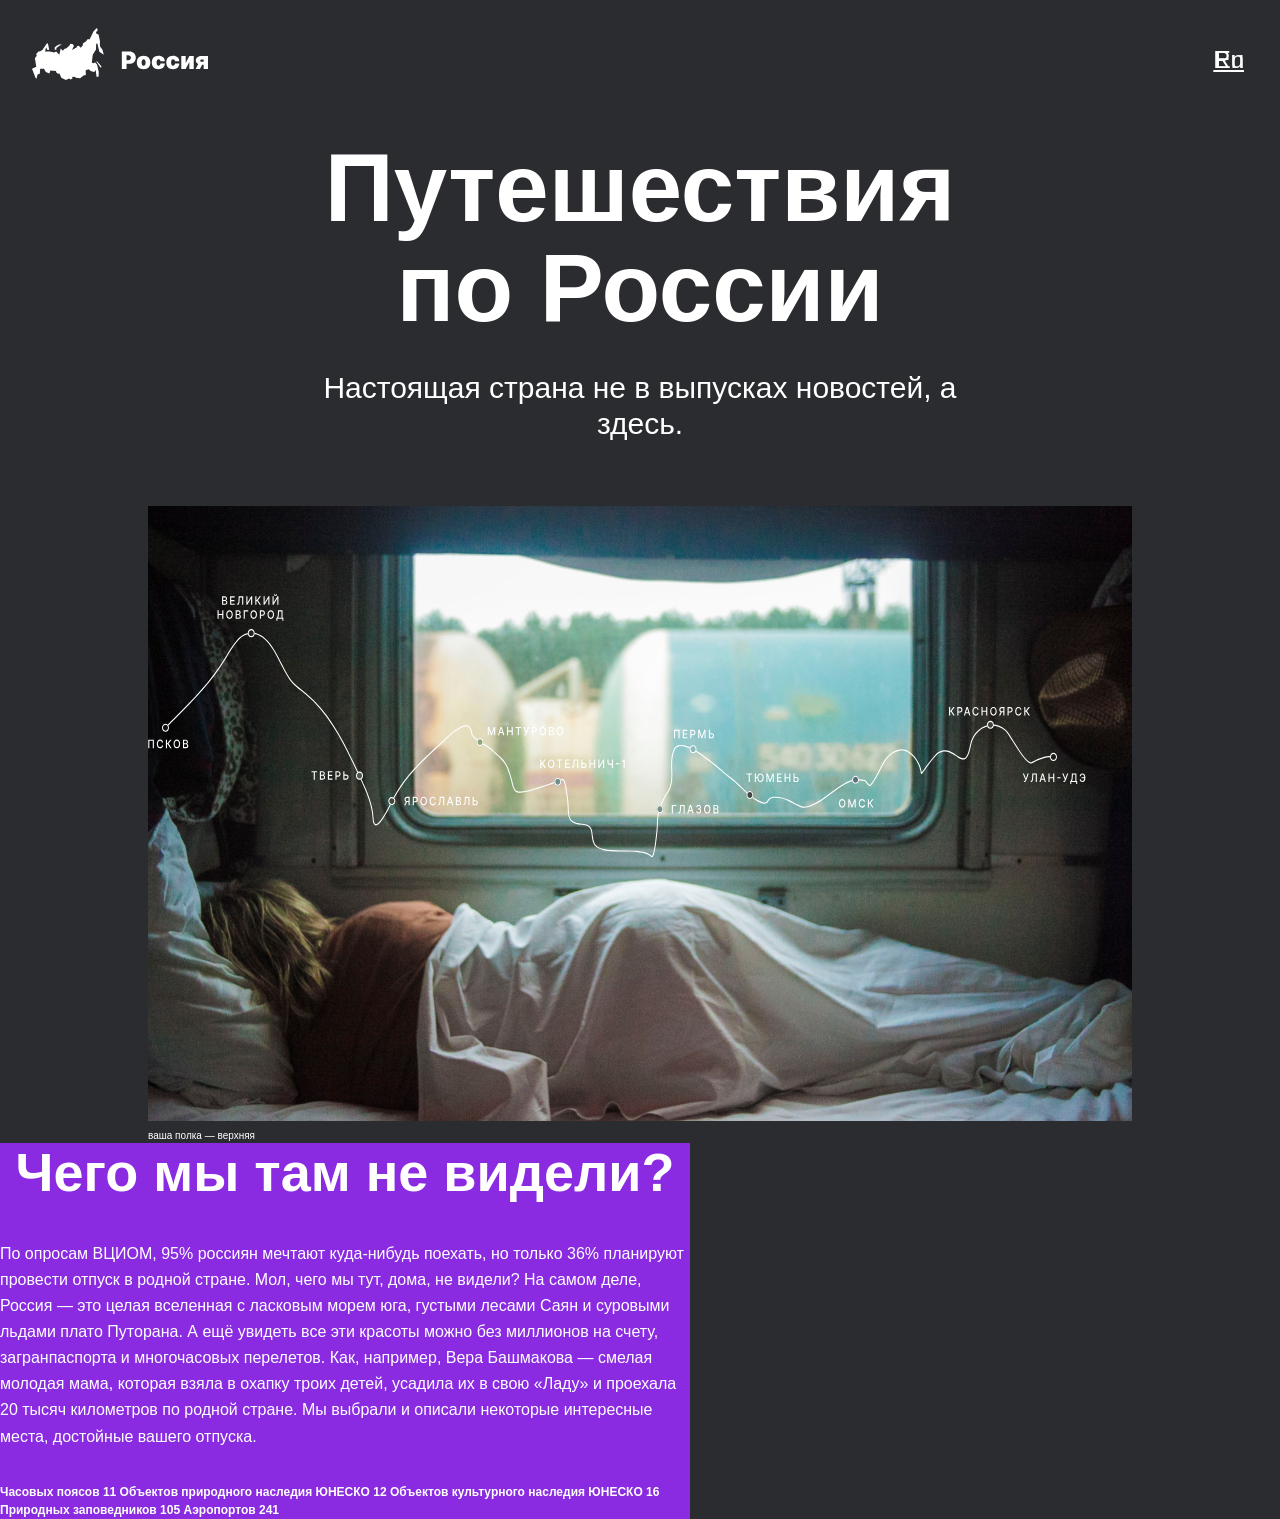
==== 1024/index.html @ 515f97bb "разрешение 1280" ====
<!DOCTYPE html>
<html lang="ru">
<head>
    <meta charset="UTF-8">
    <meta name="viewport" content="width=device-width, initial-scale=1.0">
    <link rel="stylesheet" href="/1024/pages/index.css">
    <title>Проект: Путешествие по России</title>
</head>
<body class="page">
    <header class="header">
<div class="header__logo"></div>
<a href="#" class="header__lang-link_active">Ru</a>
<a href="#" class="header__lang-link">En</a>
    </header>
    <main>
      <section class="lead">
        <h1 class="lead__title">Путешествия по России</h1>
        <h2 class="lead__subtitle">Настоящая страна не в выпусках новостей, а здесь.</h2>
        <div class="image"></div>
        <p class="caption">ваша полка — верхняя</p>
      </section>
      <section class="intro">
        <h2 class="intro__title">Чего мы там не видели?</h2>
        <p class="intro__text">По опросам ВЦИОМ, 95% россиян мечтают куда-нибудь поехать, но только 36% планируют провести отпуск в родной стране. Мол, чего мы тут, дома, не видели? На самом деле, Россия — это целая вселенная с ласковым морем юга, густыми лесами Саян и суровыми льдами плато Путорана. А ещё увидеть все эти красоты можно без миллионов на счету, загранпаспорта и многочасовых перелетов. Как, например, Вера Башмакова — смелая молодая мама, которая взяла в охапку троих детей, усадила их в свою «Ладу» и проехала 20 тысяч километров по родной стране. Мы выбрали и описали некоторые интересные места, достойные вашего отпуска.</p>
        <p class="intro__list">Часовых поясов 11
          Объектов природного наследия ЮНЕСКО 12
          Объектов культурного наследия ЮНЕСКО 16
          Природных заповедников 105
          Аэропортов 241</p>
      </section>
    </main>
</body>
</html>
---- 1024/pages/index.css ----
@import url(../vendor/normalize.css);
@import url(../blocks/page/page.css);
@import url(../blocks/header/header.css);
@import url(../blocks/header/__logo/header__logo.css);
@import url(../blocks/header/__lang-link/_active/header__lang-link_active.css);
@import url(../blocks/header/__lang-link/header__lang-link.css);
@import url(../blocks/lead/lead.css);
@import url(../blocks/lead/__title/lead__title.css);
@import url(../blocks/lead/__subtitle/lead__subtitle.css);
@import url(../blocks/image/image.css);
@import url(../blocks/caption/caption.css);
@import url(../blocks/intro/intro.css);
@import url(../blocks/intro/__title/intro__title.css);
@import url(../blocks/intro/__text/intro__text.css);
@import url(../blocks/intro/__list/intro__list.css);
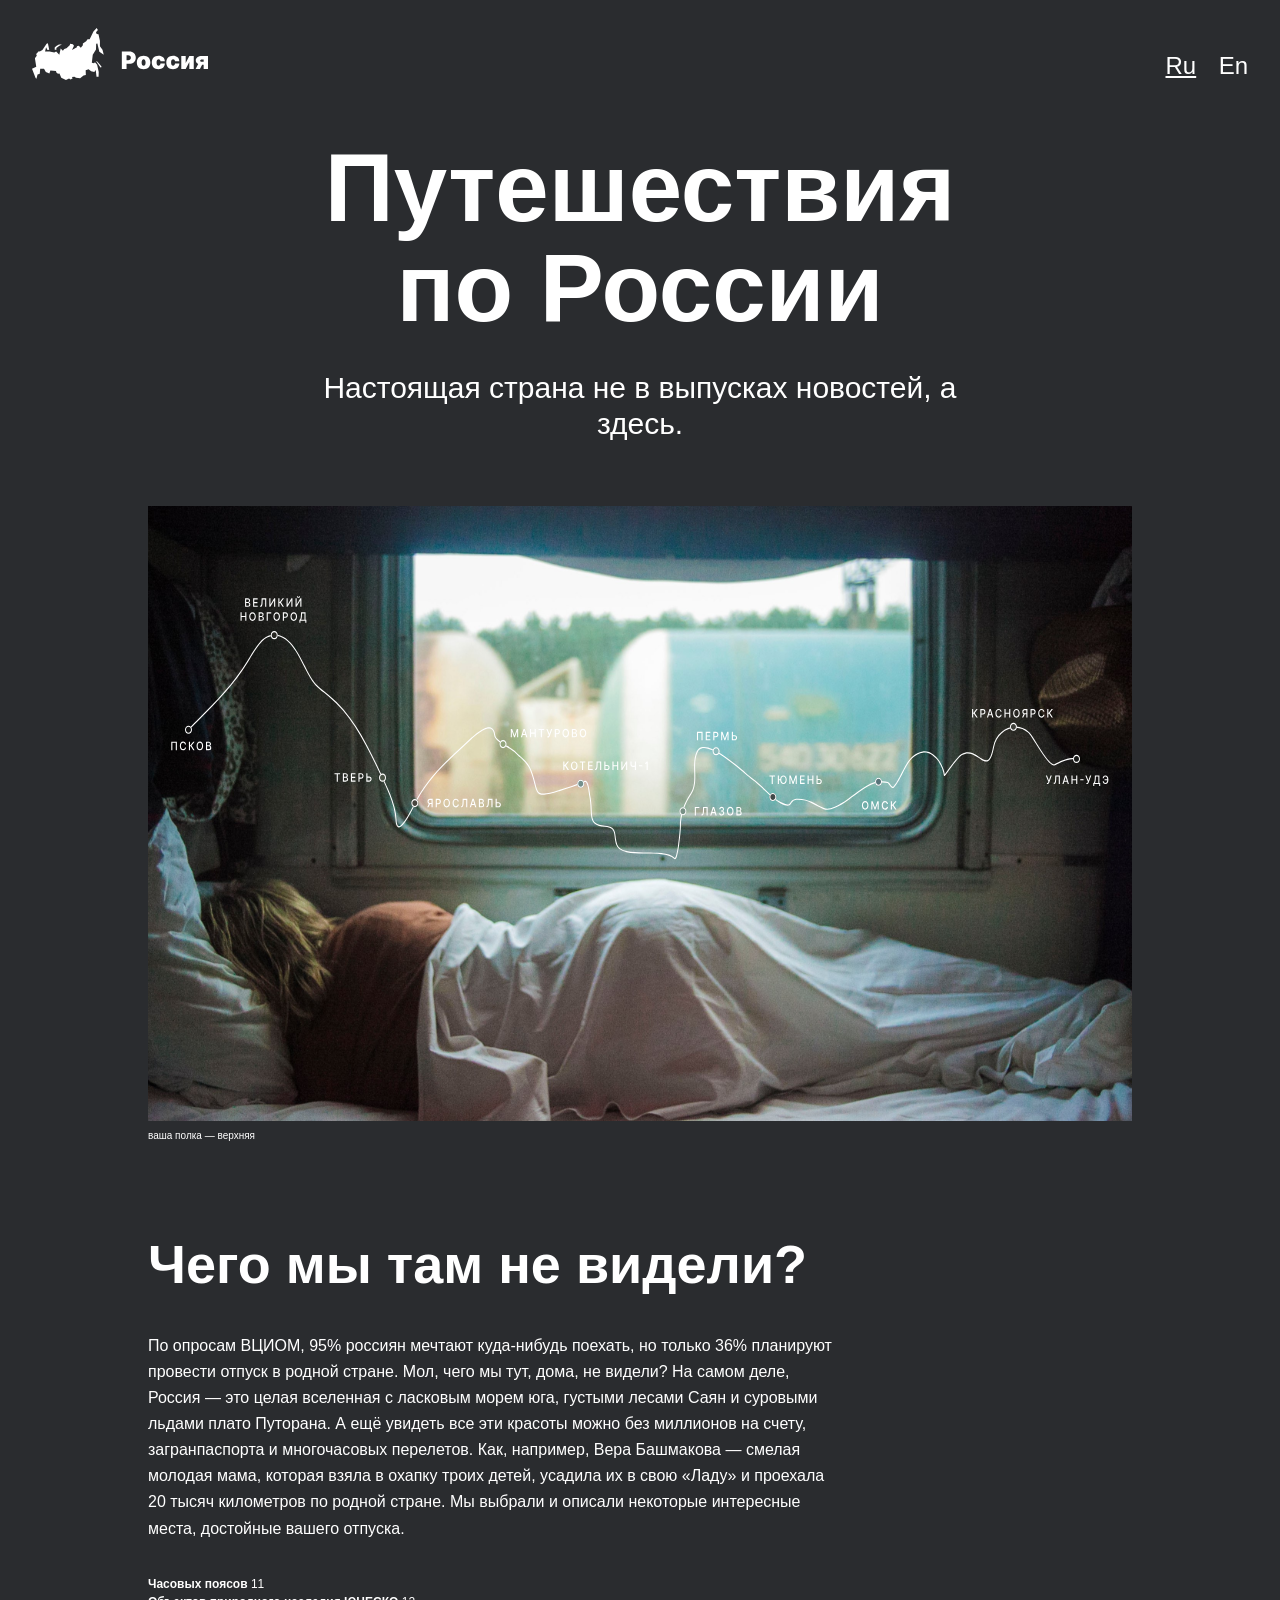
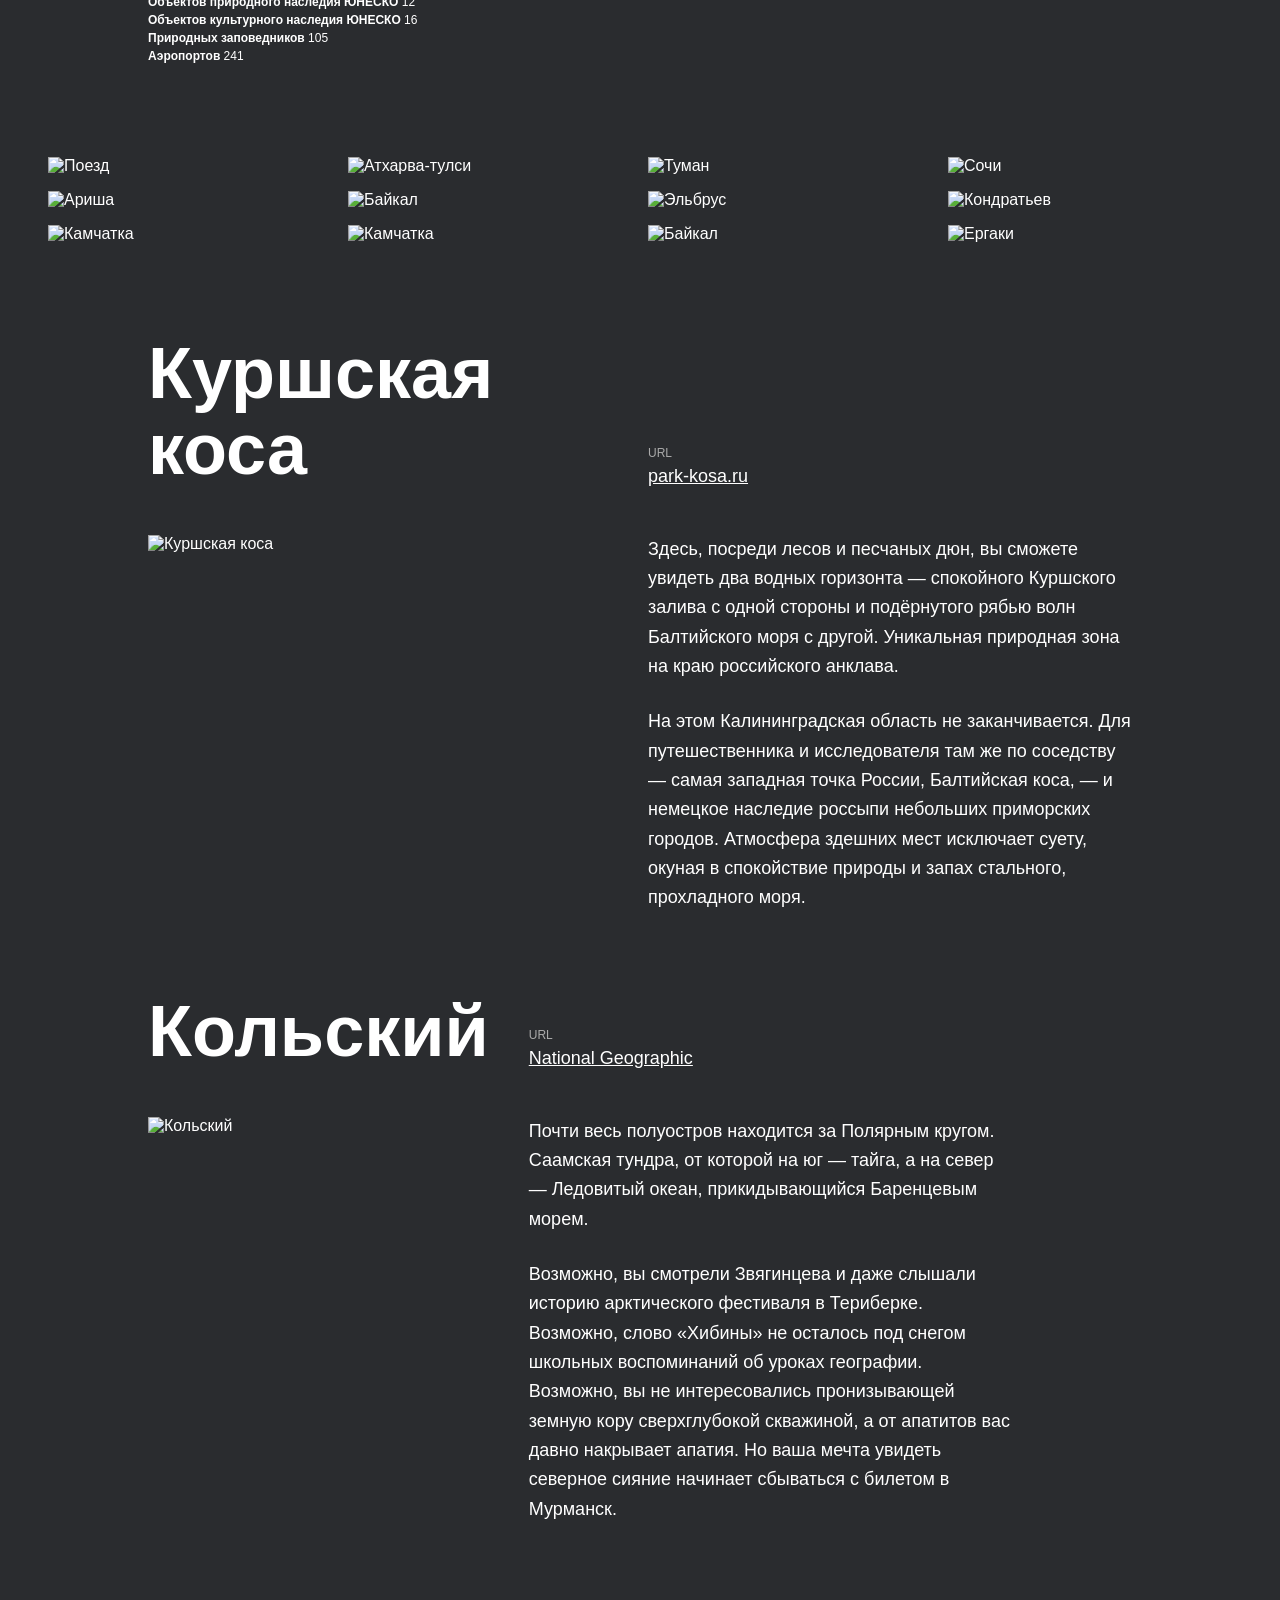
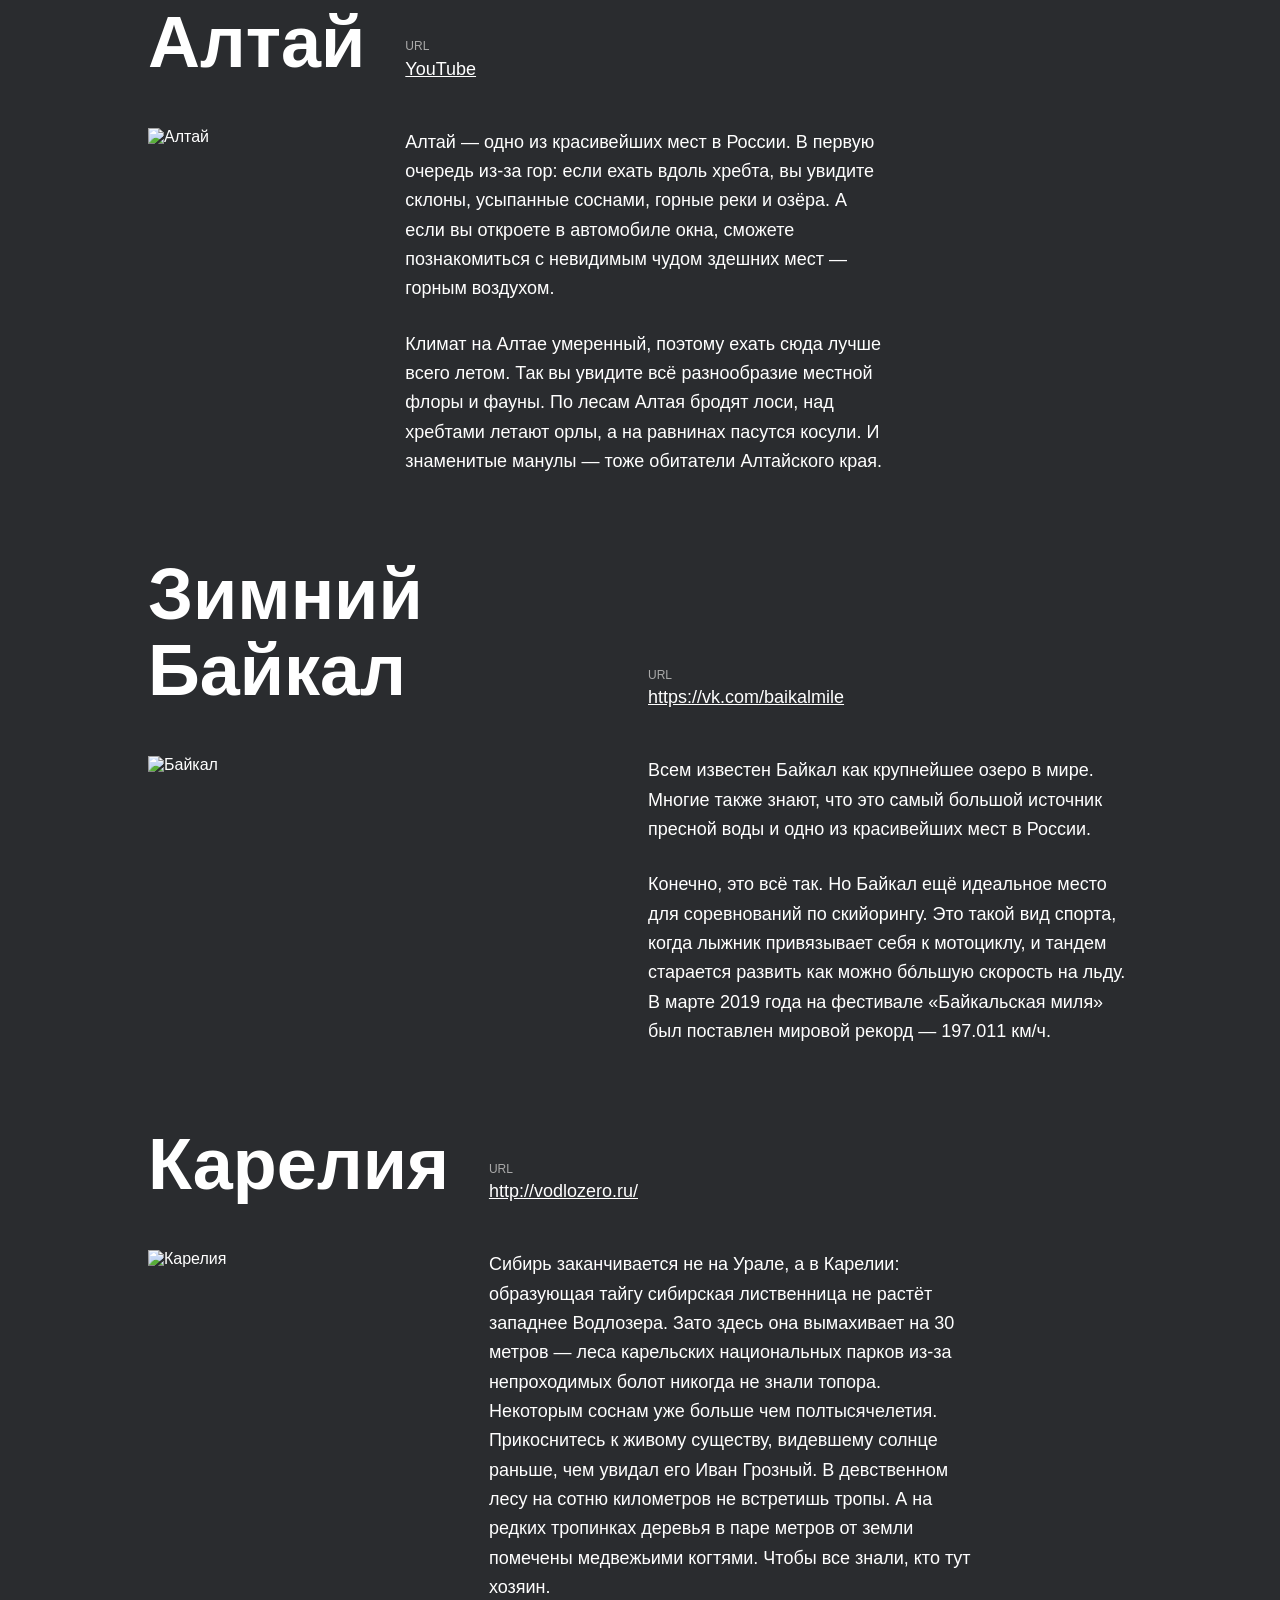
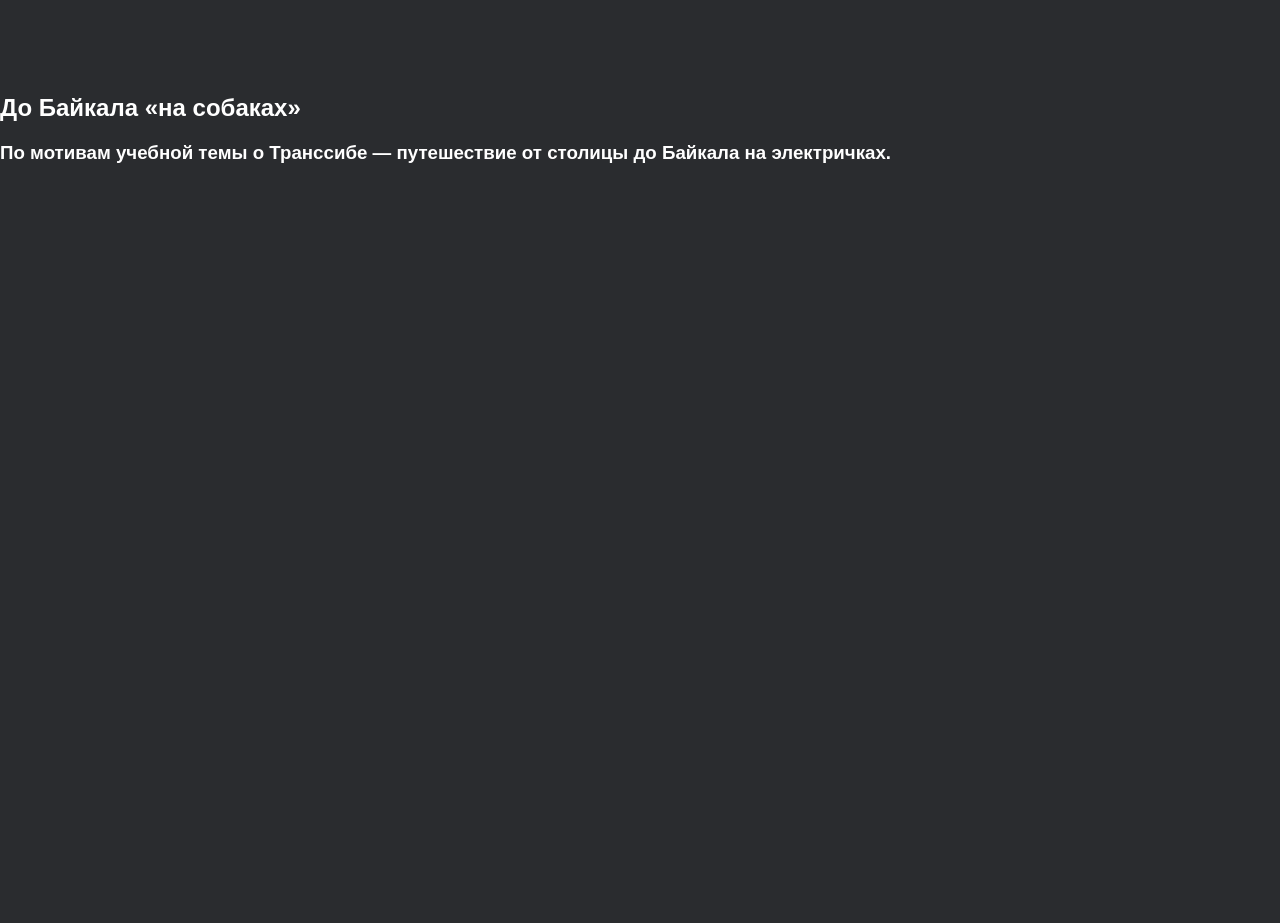
==== commit 78df1b35: "two commit" ====
--- a/1024/index.html
+++ b/1024/index.html
@@ -9,25 +9,122 @@
 <body class="page">
     <header class="header">
 <div class="header__logo"></div>
+<div class="header__row">
 <a href="#" class="header__lang-link_active">Ru</a>
 <a href="#" class="header__lang-link">En</a>
+</div>
     </header>
     <main>
       <section class="lead">
         <h1 class="lead__title">Путешествия по России</h1>
         <h2 class="lead__subtitle">Настоящая страна не в выпусках новостей, а здесь.</h2>
-        <div class="image"></div>
-        <p class="caption">ваша полка — верхняя</p>
+        <img class="lead__image" src="../images/__image.svg" alt="Поезд">
+        <p class="lead__caption">ваша полка — верхняя</p>
       </section>
       <section class="intro">
         <h2 class="intro__title">Чего мы там не видели?</h2>
-        <p class="intro__text">По опросам ВЦИОМ, 95% россиян мечтают куда-нибудь поехать, но только 36% планируют провести отпуск в родной стране. Мол, чего мы тут, дома, не видели? На самом деле, Россия — это целая вселенная с ласковым морем юга, густыми лесами Саян и суровыми льдами плато Путорана. А ещё увидеть все эти красоты можно без миллионов на счету, загранпаспорта и многочасовых перелетов. Как, например, Вера Башмакова — смелая молодая мама, которая взяла в охапку троих детей, усадила их в свою «Ладу» и проехала 20 тысяч километров по родной стране. Мы выбрали и описали некоторые интересные места, достойные вашего отпуска.</p>
-        <p class="intro__list">Часовых поясов 11
-          Объектов природного наследия ЮНЕСКО 12
-          Объектов культурного наследия ЮНЕСКО 16
-          Природных заповедников 105
-          Аэропортов 241</p>
+        <p class="intro__text">По опросам ВЦИОМ, 95% россиян мечтают куда-нибудь поехать, но только 36% планируют провести
+          отпуск в родной стране. Мол, чего мы тут, дома, не видели? На самом деле, Россия — это целая вселенная с ласковым
+          морем юга, густыми лесами Саян и суровыми льдами плато Путорана. А ещё увидеть все эти красоты можно без миллионов
+          на счету, загранпаспорта и многочасовых перелетов. Как, например, Вера Башмакова — смелая молодая мама, которая
+          взяла в охапку троих детей, усадила их в свою «Ладу» и проехала 20 тысяч километров по родной стране. Мы выбрали и
+          описали некоторые интересные места, достойные вашего отпуска.</p>
+        <ul class="intro__list">
+          <li>Часовых поясов<span class="intro__span-list"> 11</span></li>
+          <li>Объектов природного наследия ЮНЕСКО<span class="intro__span-list"> 12</span></li>
+          <li>Объектов культурного наследия ЮНЕСКО<span class="intro__span-list"> 16</span></li>
+          <li>Природных заповедников<span class="intro__span-list"> 105</span></li>
+          <li>Аэропортов<span class="intro__span-list"> 241</span></li>
+        </ul>
       </section>
+      <section class="photo-grid">
+        <img class="photo-grid__item" alt="Поезд" src="/images/photo-grid-train.jpg">
+        <img class="photo-grid__item" alt="Атхарва-тулси" src="/images/photo-grid-atharva-tulsi.jpg">
+        <img class="photo-grid__item" alt="Туман" src="/images/photo-grid-tuman.jpg">
+        <img class="photo-grid__item" alt="Сочи" src="/images/photo-grid-sochi.jpg">
+        <img class="photo-grid__item" alt="Ариша" src="/images/photo-grid-arisa.jpg">
+        <img class="photo-grid__item" alt="Байкал" src="/images/photo-grid-baikal.jpg">
+        <img class="photo-grid__item" alt="Эльбрус" src="/images/photo-grid-elbrus.jpg">
+        <img class="photo-grid__item" alt="Кондратьев" src="/images/photo-grid-kondratiev.jpg">
+        <img class="photo-grid__item" alt="Камчатка" src="/images/photo-grid-kamchatka-1.jpg">
+        <img class="photo-grid__item" alt="Камчатка" src="/images/photo-grid-kamchatka-2.jpg">
+        <img class="photo-grid__item" alt="Байкал" src="/images/photo-grid-baikal-2.jpg">
+        <img class="photo-grid__item" alt="Ергаки" src="/images/photo-grid-ergaki.jpg">
+    </section>
+    <section class="places">
+      <div class="place">
+        <h2 class="place__title">Куршская коса</h2>
+        <img class="place__image" src="/images/place-kosa.jpg" alt="Куршская коса">
+        <div class="place__website">
+        <h3 class="place__url-heading">URL</h3>
+        <a href="http://park-kosa.ru" class="place__link" target="_blank">park-kosa.ru</a>
+      </div>
+      <div class="place__description">
+        <p class="place__paragraph">Здесь, посреди лесов и песчаных дюн, вы сможете увидеть два водных горизонта — спокойного Куршского залива с одной стороны и подёрнутого рябью волн Балтийского моря с другой. Уникальная природная зона на краю российского анклава.</p>
+        <p class="place__paragraph">На этом Калининградская область не заканчивается. Для путешественника и исследователя там же по соседству — самая западная точка России, Балтийская коса, — и немецкое наследие россыпи небольших приморских городов. Атмосфера здешних мест исключает суету, окуная в спокойствие природы и запах стального, прохладного моря.</p>
+      </div>
+      </div>
+      <div class="place">
+        <h2 class="place__title">Кольский</h2>
+        <img src="/images/place-kolsky.jpg" alt="Кольский" class="place__image">
+        <div class="place__website">
+          <h3 class="place__url-heading">URL</h3>
+          <a href="https://www.nationalgeographic.com/" class="place__link" target="_blank">National Geographic</a>
+        </div>
+        <div class="place__description">
+        <p class="place__paragraph">Почти весь полуостров находится за Полярным кругом. Саамская тундра, от которой на юг —
+          тайга, а на север — Ледовитый океан, прикидывающийся Баренцевым морем.</p>
+        <p class="place__paragraph">Возможно, вы смотрели Звягинцева и даже слышали историю арктического фестиваля в Териберке. Возможно, слово «Хибины» не осталось под снегом школьных воспоминаний об уроках географии. Возможно, вы не интересовались пронизывающей земную кору сверхглубокой скважиной, а от апатитов вас давно накрывает апатия. Но ваша мечта увидеть северное сияние начинает сбываться с билетом
+          в Мурманск.</p>
+          </div>
+        </div>
+      <div class="place">
+        <h2 class="place__title">Алтай</h2>
+        <img src="/images/place-altai.jpg" alt="Алтай" class="place__image">
+        <div class="place__website">
+          <h3 class="place__url-heading">URL</h3>
+          <a href="https://www.youtube.com/" class="place__link" target="_blank">YouTube</a>
+        </div>
+        <div class="place__description">
+        <p class="place__paragraph">Алтай — одно из красивейших мест в России.
+          В первую очередь из-за гор: если ехать вдоль хребта, вы увидите склоны, усыпанные соснами, горные реки и озёра. А если вы откроете в автомобиле окна, сможете познакомиться с невидимым чудом здешних мест — горным воздухом.</p>
+        <p class="place__paragraph">Климат на Алтае умеренный, поэтому ехать сюда лучше всего летом. Так вы увидите всё разнообразие местной флоры и фауны. По лесам Алтая бродят лоси, над хребтами летают орлы, а на равнинах пасутся косули. И знаменитые манулы — тоже обитатели Алтайского края.</p>
+        </div>
+      </div>
+      <div class="place">
+        <h2 class="place__title">Зимний Байкал</h2>
+        <img src="/images/place-winter-baikal.jpg" alt="Байкал" class="place__image">
+        <div class="place__website">
+          <h3 class="place__url-heading">URL</h3>
+          <a href="https://vk.com/baikalmile" class="place__link" target="_blank">https://vk.com/baikalmile</a>
+        </div>
+        <div class="place__description">
+        <p class="place__paragraph">Всем известен Байкал как крупнейшее озеро
+          в мире. Многие также знают, что это самый большой источник пресной воды и одно из красивейших мест в России.</p>
+        <p class="place__paragraph">Конечно, это всё так. Но Байкал ещё идеальное место для соревнований по скийорингу. Это такой вид спорта, когда лыжник привязывает себя
+          к мотоциклу, и тандем старается развить как можно бóльшую скорость на льду. В марте 2019 года на фестивале «Байкальская миля» был поставлен мировой рекорд — 197.011 км/ч.</p>
+        </div>
+        </div>
+      <div class="place">
+        <h2 class="place__title">Карелия</h2>
+        <img src="/images/place-karelia.jpg" alt="Карелия" class="place__image">
+        <div class="place__website">
+          <h3 class="place__url-heading">URL</h3>
+          <a href="http://vodlozero.ru/" class="place__link" target="_blank">http://vodlozero.ru/</a>
+        </div>
+        <div class="place__description">
+        <p class="place__paragraph">Сибирь заканчивается не на Урале, а в Карелии: образующая тайгу сибирская лиственница не растёт западнее Водлозера. Зато здесь она вымахивает на 30 метров — леса карельских национальных парков из-за непроходимых болот никогда не знали топора. Некоторым соснам уже больше чем полтысячелетия. Прикоснитесь к живому существу, видевшему солнце раньше, чем увидал его Иван Грозный.
+          В девственном лесу на сотню километров не встретишь тропы. А на редких тропинках деревья
+          в паре метров от земли помечены медвежьими когтями. Чтобы все знали, кто тут хозяин.</p>
+          </div>
+        </div>
+    </section>
+    <section class="cover">
+      <h2 class="cover__title">До Байкала «на собаках»</h2>
+      <h3 class="cover__subtitle">По мотивам учебной темы о Транссибе — путешествие от столицы до Байкала на электричках.</h3>
+      <div class="cover__overlay"></div>
+
+    </section>
     </main>
 </body>
 </html>
--- a/1024/pages/index.css
+++ b/1024/pages/index.css
@@ -2,14 +2,31 @@
 @import url(../blocks/page/page.css);
 @import url(../blocks/header/header.css);
 @import url(../blocks/header/__logo/header__logo.css);
+@import url(../blocks/header/__lang/header__row.css);
 @import url(../blocks/header/__lang-link/_active/header__lang-link_active.css);
 @import url(../blocks/header/__lang-link/header__lang-link.css);
 @import url(../blocks/lead/lead.css);
 @import url(../blocks/lead/__title/lead__title.css);
 @import url(../blocks/lead/__subtitle/lead__subtitle.css);
-@import url(../blocks/image/image.css);
-@import url(../blocks/caption/caption.css);
+@import url(../blocks/lead/__image/lead__image.css);
+@import url(../blocks/lead/__caption/lead__caption.css);
 @import url(../blocks/intro/intro.css);
 @import url(../blocks/intro/__title/intro__title.css);
 @import url(../blocks/intro/__text/intro__text.css);
 @import url(../blocks/intro/__list/intro__list.css);
+@import url(../blocks/intro/span-list/intro__span-list.css);
+@import url(../blocks/photo-grid/photo-grid.css);
+@import url(../blocks/photo-grid/__item/photo-grid__item.css);
+@import url(../blocks/places/places.css);
+@import url(../blocks/place/place.css);
+@import url(../blocks/place/__title/place__title.css);
+@import url(../blocks/place/__image/place__image.css);
+@import url(../blocks/place/__website/place__website.css);
+@import url(../blocks/place/__url-heading/place__url-heading.css);
+@import url(../blocks/place/__link/place__link.css);
+@import url(../blocks/place/__description/place__description.css);
+@import url(../blocks/place/__paragraph/place__paragraph.css);
+@import url(../blocks/cover/cover.css);
+@import url(../blocks/cover/__title/cover__title.css);
+@import url(../blocks/cover/__subtitle/cover__subtitle.css);
+@import url(../blocks/cover/__overlay/cover__overlay.css);
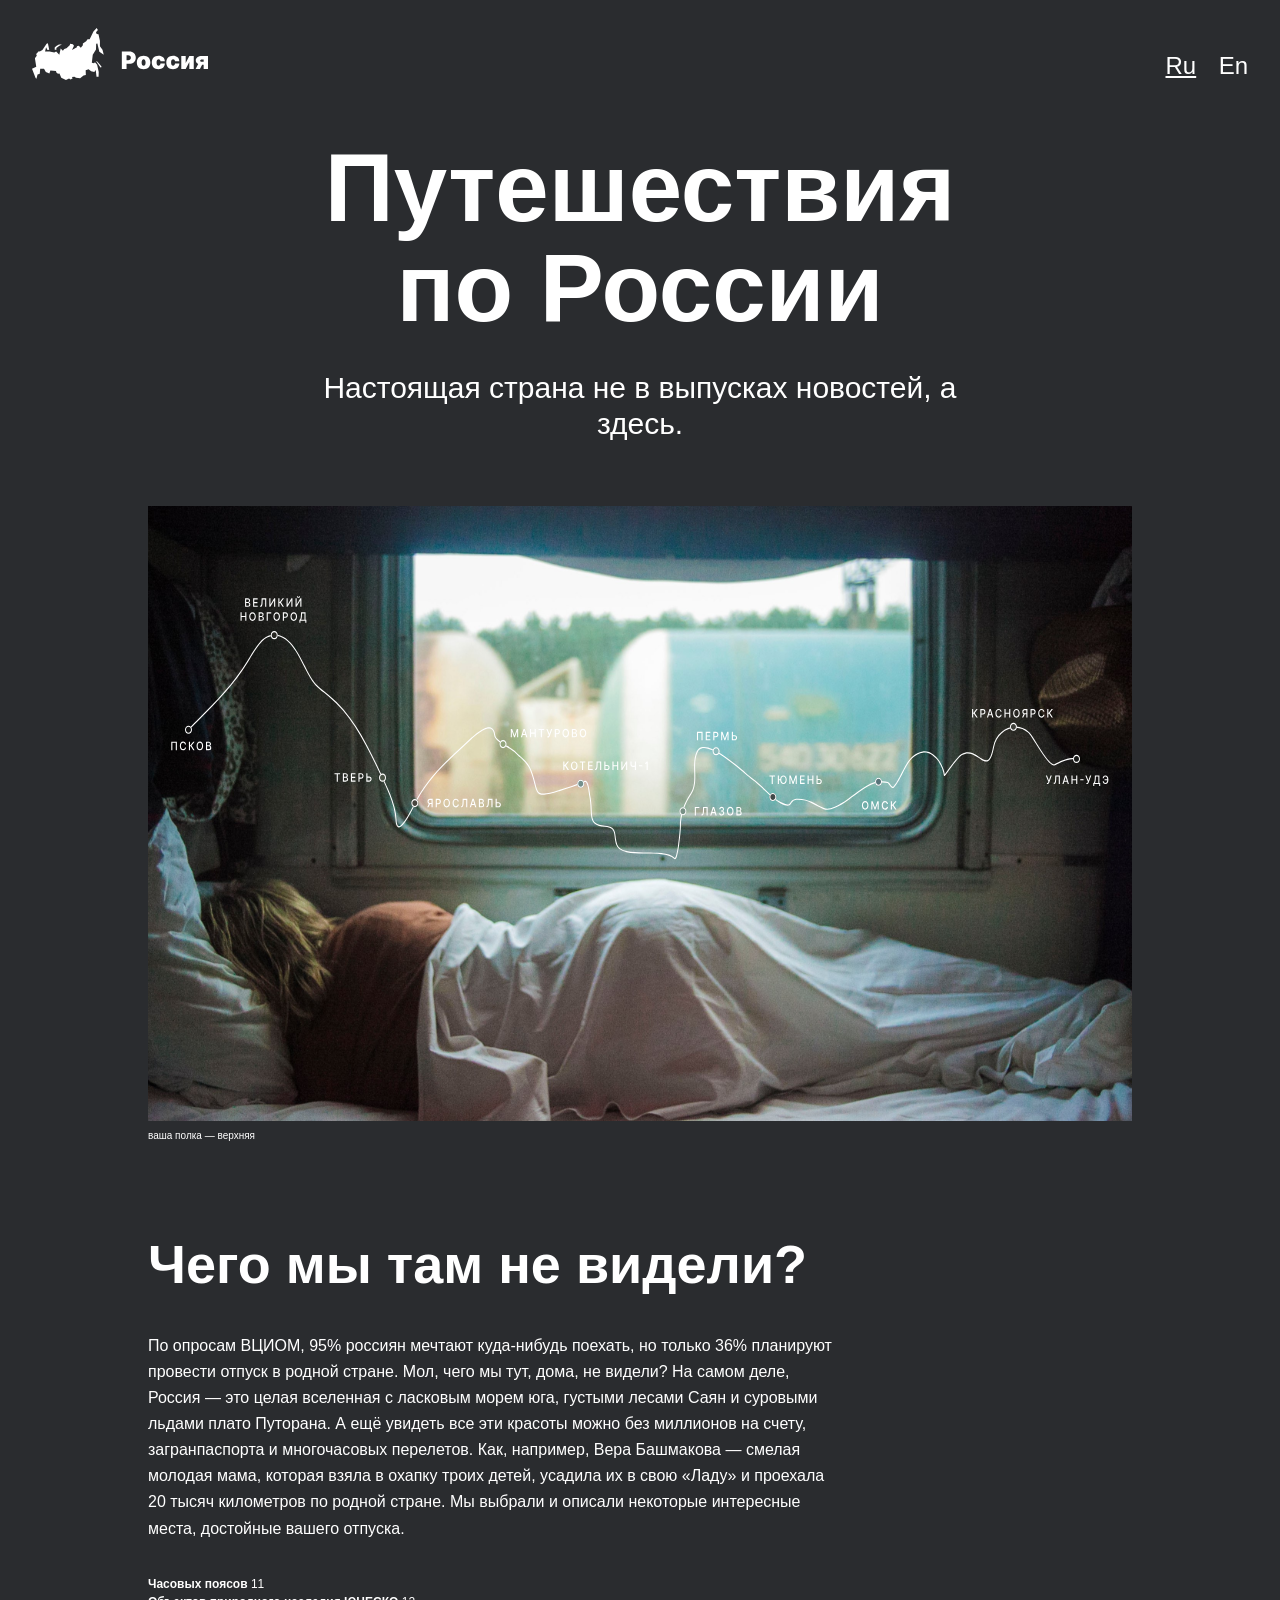
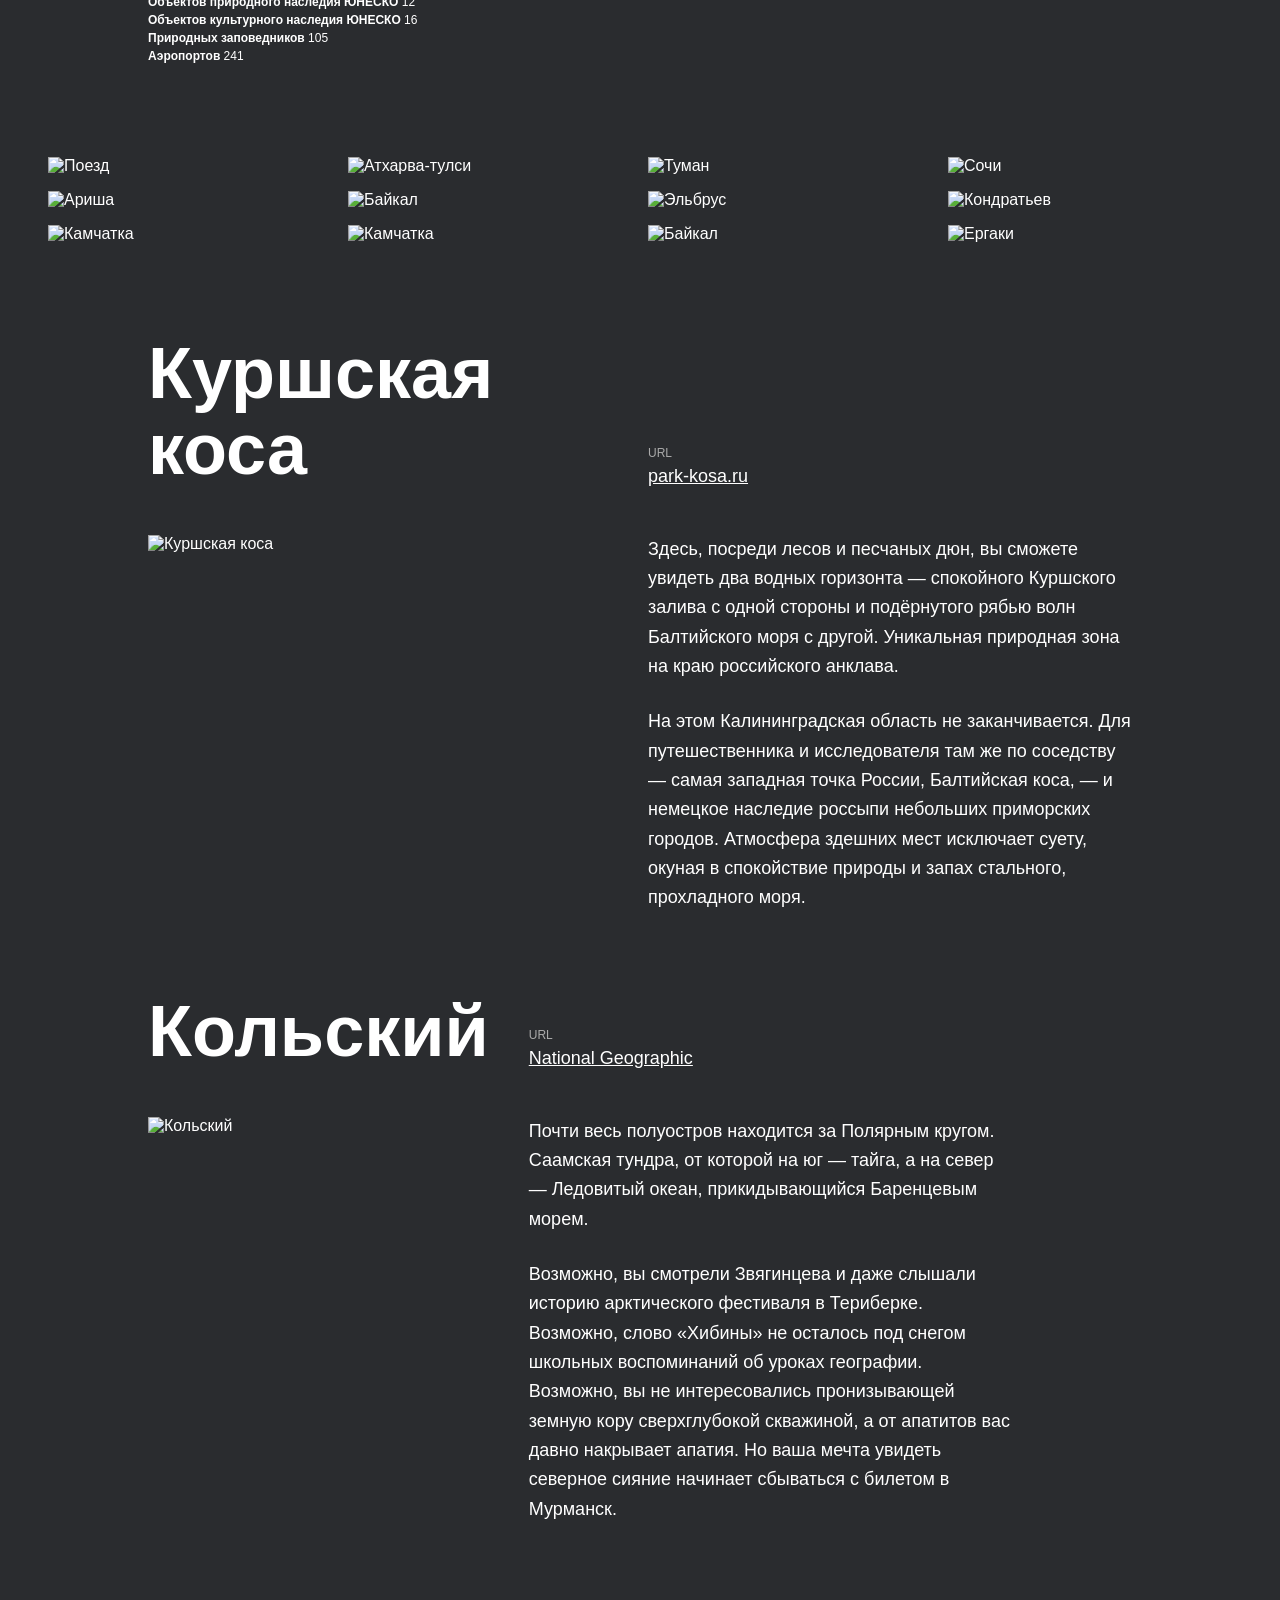
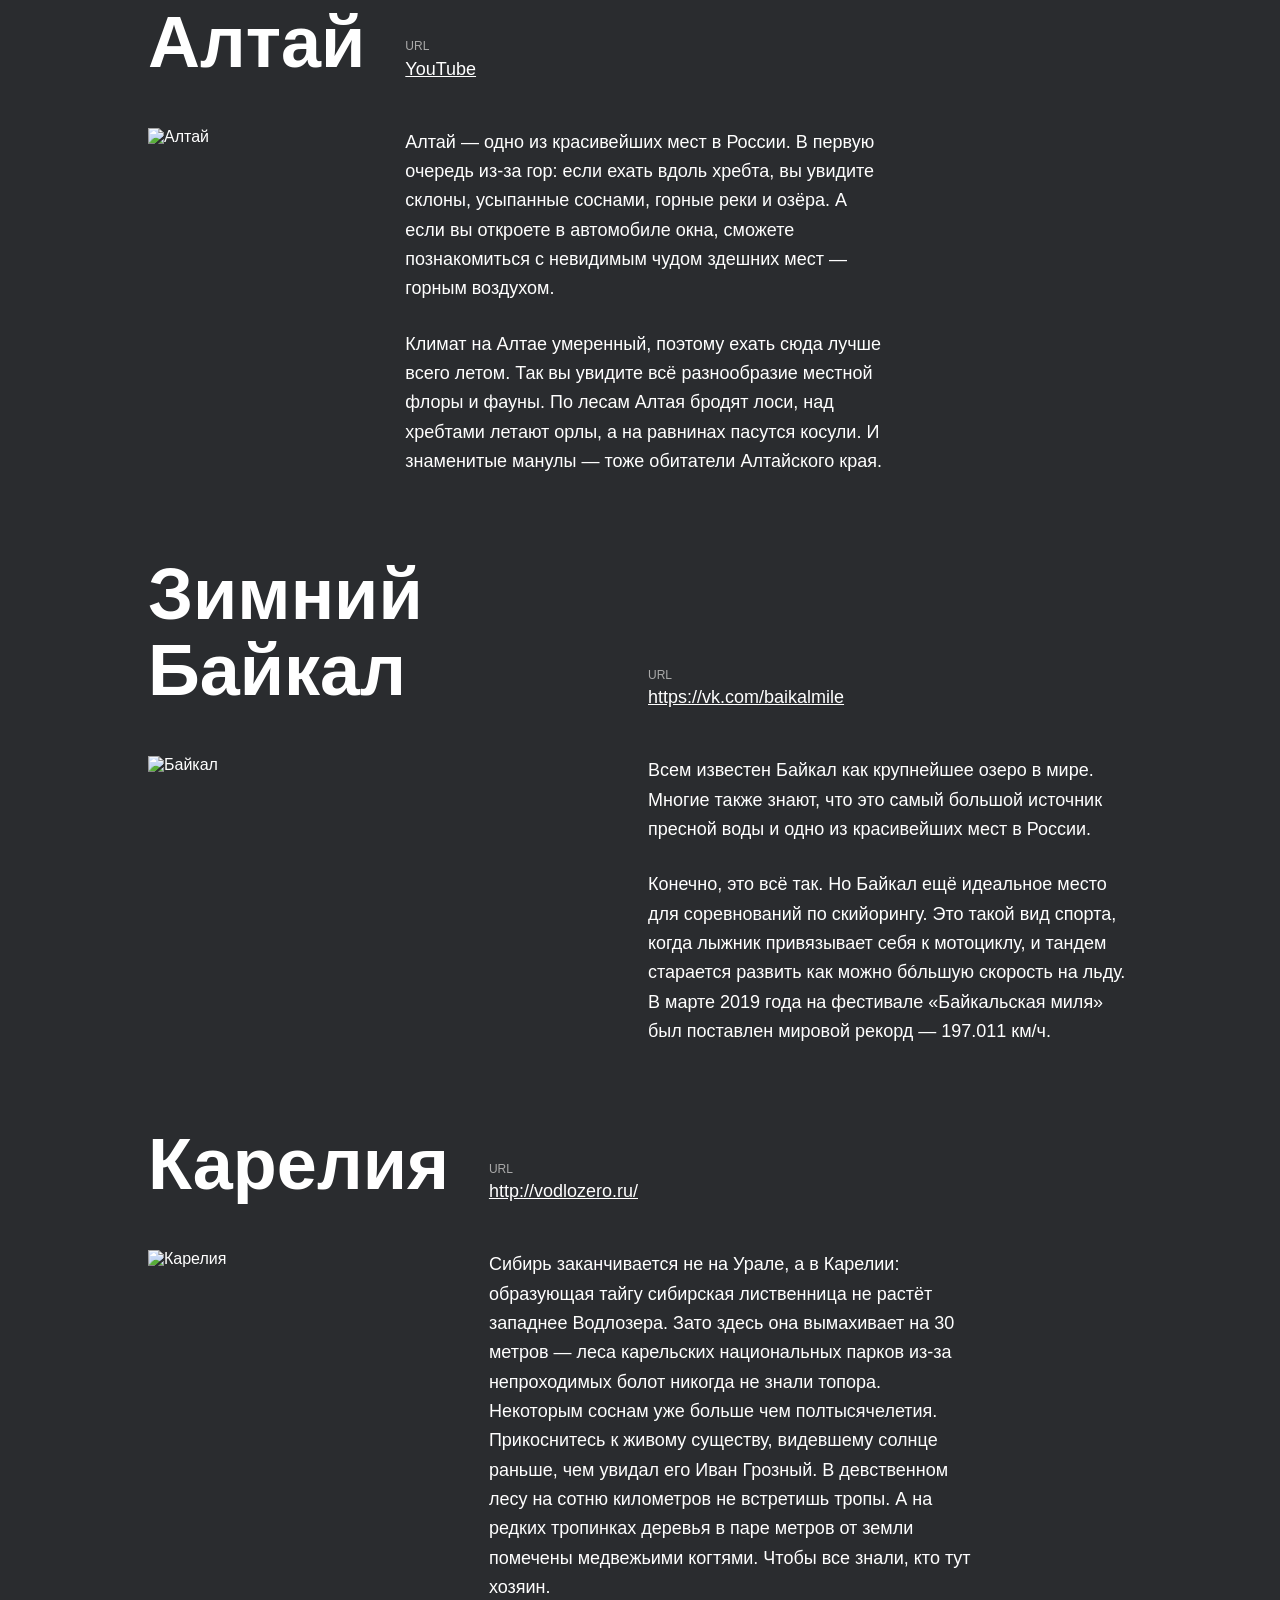
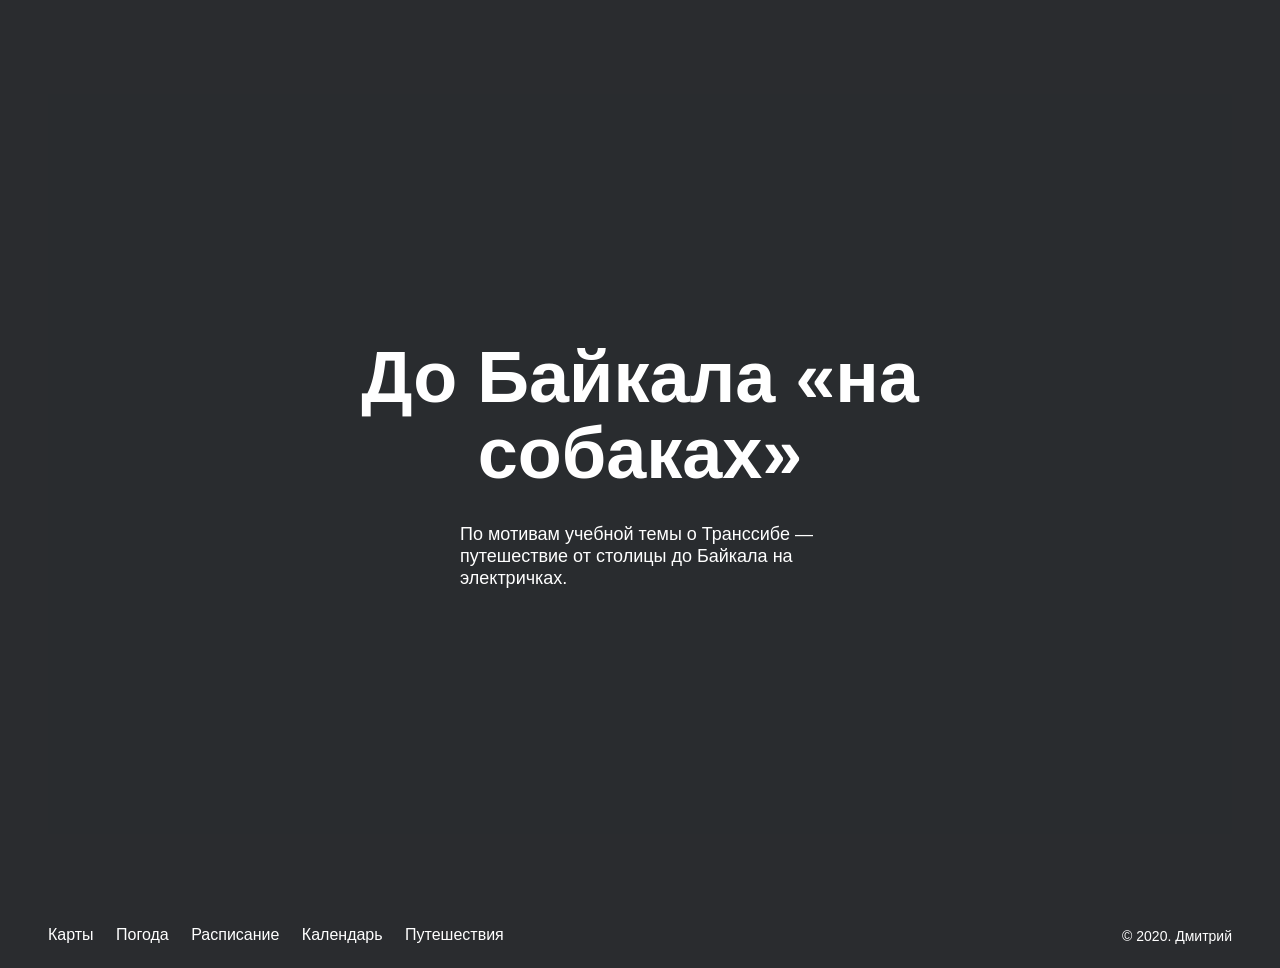
==== commit 44996fb4: "two commit" ====
--- a/1024/index.html
+++ b/1024/index.html
@@ -50,81 +50,111 @@
         <img class="photo-grid__item" alt="Камчатка" src="/images/photo-grid-kamchatka-2.jpg">
         <img class="photo-grid__item" alt="Байкал" src="/images/photo-grid-baikal-2.jpg">
         <img class="photo-grid__item" alt="Ергаки" src="/images/photo-grid-ergaki.jpg">
-    </section>
-    <section class="places">
-      <div class="place">
-        <h2 class="place__title">Куршская коса</h2>
-        <img class="place__image" src="/images/place-kosa.jpg" alt="Куршская коса">
-        <div class="place__website">
-        <h3 class="place__url-heading">URL</h3>
-        <a href="http://park-kosa.ru" class="place__link" target="_blank">park-kosa.ru</a>
-      </div>
-      <div class="place__description">
-        <p class="place__paragraph">Здесь, посреди лесов и песчаных дюн, вы сможете увидеть два водных горизонта — спокойного Куршского залива с одной стороны и подёрнутого рябью волн Балтийского моря с другой. Уникальная природная зона на краю российского анклава.</p>
-        <p class="place__paragraph">На этом Калининградская область не заканчивается. Для путешественника и исследователя там же по соседству — самая западная точка России, Балтийская коса, — и немецкое наследие россыпи небольших приморских городов. Атмосфера здешних мест исключает суету, окуная в спокойствие природы и запах стального, прохладного моря.</p>
-      </div>
-      </div>
-      <div class="place">
-        <h2 class="place__title">Кольский</h2>
-        <img src="/images/place-kolsky.jpg" alt="Кольский" class="place__image">
-        <div class="place__website">
-          <h3 class="place__url-heading">URL</h3>
-          <a href="https://www.nationalgeographic.com/" class="place__link" target="_blank">National Geographic</a>
-        </div>
-        <div class="place__description">
-        <p class="place__paragraph">Почти весь полуостров находится за Полярным кругом. Саамская тундра, от которой на юг —
-          тайга, а на север — Ледовитый океан, прикидывающийся Баренцевым морем.</p>
-        <p class="place__paragraph">Возможно, вы смотрели Звягинцева и даже слышали историю арктического фестиваля в Териберке. Возможно, слово «Хибины» не осталось под снегом школьных воспоминаний об уроках географии. Возможно, вы не интересовались пронизывающей земную кору сверхглубокой скважиной, а от апатитов вас давно накрывает апатия. Но ваша мечта увидеть северное сияние начинает сбываться с билетом
-          в Мурманск.</p>
+      </section>
+      <section class="places">
+        <div class="place">
+          <h2 class="place__title">Куршская коса</h2>
+          <img class="place__image" src="/images/place-kosa.jpg" alt="Куршская коса">
+          <div class="place__website">
+            <h3 class="place__url-heading">URL</h3>
+            <a href="http://park-kosa.ru" class="place__link" target="_blank">park-kosa.ru</a>
+          </div>
+          <div class="place__description">
+            <p class="place__paragraph">Здесь, посреди лесов и песчаных дюн, вы сможете увидеть два водных горизонта —
+              спокойного Куршского залива с одной стороны и подёрнутого рябью волн Балтийского моря с другой. Уникальная
+              природная зона на краю российского анклава.</p>
+            <p class="place__paragraph">На этом Калининградская область не заканчивается. Для путешественника и
+              исследователя там же по соседству — самая западная точка России, Балтийская коса, — и немецкое наследие
+              россыпи небольших приморских городов. Атмосфера здешних мест исключает суету, окуная в спокойствие природы и
+              запах стального, прохладного моря.</p>
           </div>
         </div>
-      <div class="place">
-        <h2 class="place__title">Алтай</h2>
-        <img src="/images/place-altai.jpg" alt="Алтай" class="place__image">
-        <div class="place__website">
-          <h3 class="place__url-heading">URL</h3>
-          <a href="https://www.youtube.com/" class="place__link" target="_blank">YouTube</a>
-        </div>
-        <div class="place__description">
-        <p class="place__paragraph">Алтай — одно из красивейших мест в России.
-          В первую очередь из-за гор: если ехать вдоль хребта, вы увидите склоны, усыпанные соснами, горные реки и озёра. А если вы откроете в автомобиле окна, сможете познакомиться с невидимым чудом здешних мест — горным воздухом.</p>
-        <p class="place__paragraph">Климат на Алтае умеренный, поэтому ехать сюда лучше всего летом. Так вы увидите всё разнообразие местной флоры и фауны. По лесам Алтая бродят лоси, над хребтами летают орлы, а на равнинах пасутся косули. И знаменитые манулы — тоже обитатели Алтайского края.</p>
-        </div>
-      </div>
-      <div class="place">
-        <h2 class="place__title">Зимний Байкал</h2>
-        <img src="/images/place-winter-baikal.jpg" alt="Байкал" class="place__image">
-        <div class="place__website">
-          <h3 class="place__url-heading">URL</h3>
-          <a href="https://vk.com/baikalmile" class="place__link" target="_blank">https://vk.com/baikalmile</a>
-        </div>
-        <div class="place__description">
-        <p class="place__paragraph">Всем известен Байкал как крупнейшее озеро
-          в мире. Многие также знают, что это самый большой источник пресной воды и одно из красивейших мест в России.</p>
-        <p class="place__paragraph">Конечно, это всё так. Но Байкал ещё идеальное место для соревнований по скийорингу. Это такой вид спорта, когда лыжник привязывает себя
-          к мотоциклу, и тандем старается развить как можно бóльшую скорость на льду. В марте 2019 года на фестивале «Байкальская миля» был поставлен мировой рекорд — 197.011 км/ч.</p>
-        </div>
-        </div>
-      <div class="place">
-        <h2 class="place__title">Карелия</h2>
-        <img src="/images/place-karelia.jpg" alt="Карелия" class="place__image">
-        <div class="place__website">
-          <h3 class="place__url-heading">URL</h3>
-          <a href="http://vodlozero.ru/" class="place__link" target="_blank">http://vodlozero.ru/</a>
-        </div>
-        <div class="place__description">
-        <p class="place__paragraph">Сибирь заканчивается не на Урале, а в Карелии: образующая тайгу сибирская лиственница не растёт западнее Водлозера. Зато здесь она вымахивает на 30 метров — леса карельских национальных парков из-за непроходимых болот никогда не знали топора. Некоторым соснам уже больше чем полтысячелетия. Прикоснитесь к живому существу, видевшему солнце раньше, чем увидал его Иван Грозный.
-          В девственном лесу на сотню километров не встретишь тропы. А на редких тропинках деревья
-          в паре метров от земли помечены медвежьими когтями. Чтобы все знали, кто тут хозяин.</p>
+        <div class="place">
+          <h2 class="place__title">Кольский</h2>
+          <img src="/images/place-kolsky.jpg" alt="Кольский" class="place__image">
+          <div class="place__website">
+            <h3 class="place__url-heading">URL</h3>
+            <a href="https://www.nationalgeographic.com/" class="place__link" target="_blank">National Geographic</a>
+          </div>
+          <div class="place__description">
+            <p class="place__paragraph">Почти весь полуостров находится за Полярным кругом. Саамская тундра, от которой на
+              юг —
+              тайга, а на север — Ледовитый океан, прикидывающийся Баренцевым морем.</p>
+            <p class="place__paragraph">Возможно, вы смотрели Звягинцева и даже слышали историю арктического фестиваля в
+              Териберке. Возможно, слово «Хибины» не осталось под снегом школьных воспоминаний об уроках географии.
+              Возможно, вы не интересовались пронизывающей земную кору сверхглубокой скважиной, а от апатитов вас давно
+              накрывает апатия. Но ваша мечта увидеть северное сияние начинает сбываться с билетом
+              в Мурманск.</p>
           </div>
         </div>
-    </section>
-    <section class="cover">
-      <h2 class="cover__title">До Байкала «на собаках»</h2>
-      <h3 class="cover__subtitle">По мотивам учебной темы о Транссибе — путешествие от столицы до Байкала на электричках.</h3>
-      <div class="cover__overlay"></div>
-
-    </section>
+        <div class="place">
+          <h2 class="place__title">Алтай</h2>
+          <img src="/images/place-altai.jpg" alt="Алтай" class="place__image">
+          <div class="place__website">
+            <h3 class="place__url-heading">URL</h3>
+            <a href="https://www.youtube.com/" class="place__link" target="_blank">YouTube</a>
+          </div>
+          <div class="place__description">
+            <p class="place__paragraph">Алтай — одно из красивейших мест в России.
+              В первую очередь из-за гор: если ехать вдоль хребта, вы увидите склоны, усыпанные соснами, горные реки и
+              озёра. А если вы откроете в автомобиле окна, сможете познакомиться с невидимым чудом здешних мест — горным
+              воздухом.</p>
+            <p class="place__paragraph">Климат на Алтае умеренный, поэтому ехать сюда лучше всего летом. Так вы увидите всё
+              разнообразие местной флоры и фауны. По лесам Алтая бродят лоси, над хребтами летают орлы, а на равнинах
+              пасутся косули. И знаменитые манулы — тоже обитатели Алтайского края.</p>
+          </div>
+        </div>
+        <div class="place">
+          <h2 class="place__title">Зимний Байкал</h2>
+          <img src="/images/place-winter-baikal.jpg" alt="Байкал" class="place__image">
+          <div class="place__website">
+            <h3 class="place__url-heading">URL</h3>
+            <a href="https://vk.com/baikalmile" class="place__link" target="_blank">https://vk.com/baikalmile</a>
+          </div>
+          <div class="place__description">
+            <p class="place__paragraph">Всем известен Байкал как крупнейшее озеро
+              в мире. Многие также знают, что это самый большой источник пресной воды и одно из красивейших мест в России.
+            </p>
+            <p class="place__paragraph">Конечно, это всё так. Но Байкал ещё идеальное место для соревнований по скийорингу.
+              Это такой вид спорта, когда лыжник привязывает себя
+              к мотоциклу, и тандем старается развить как можно бóльшую скорость на льду. В марте 2019 года на фестивале
+              «Байкальская миля» был поставлен мировой рекорд — 197.011 км/ч.</p>
+          </div>
+        </div>
+        <div class="place">
+          <h2 class="place__title">Карелия</h2>
+          <img src="/images/place-karelia.jpg" alt="Карелия" class="place__image">
+          <div class="place__website">
+            <h3 class="place__url-heading">URL</h3>
+            <a href="http://vodlozero.ru/" class="place__link" target="_blank">http://vodlozero.ru/</a>
+          </div>
+          <div class="place__description">
+            <p class="place__paragraph">Сибирь заканчивается не на Урале, а в Карелии: образующая тайгу сибирская
+              лиственница не растёт западнее Водлозера. Зато здесь она вымахивает на 30 метров — леса карельских
+              национальных парков из-за непроходимых болот никогда не знали топора. Некоторым соснам уже больше чем
+              полтысячелетия. Прикоснитесь к живому существу, видевшему солнце раньше, чем увидал его Иван Грозный.
+              В девственном лесу на сотню километров не встретишь тропы. А на редких тропинках деревья
+              в паре метров от земли помечены медвежьими когтями. Чтобы все знали, кто тут хозяин.</p>
+          </div>
+        </div>
+      </section>
+      <section class="cover">
+        <a href="https://stampsy.com/na-elektrichkakh-do-baikala" target="_blank" class="cover__overlay">
+          <h2 class="cover__title">До Байкала «на собаках»</h2>
+          <p class="cover__subtitle">По мотивам учебной темы о Транссибе — путешествие от столицы до Байкала на электричках.
+          </p>
+        </a>
+      </section>
     </main>
+    <footer class="footer">
+      <div class="footer__links">
+        <a href="https://yandex.ru/maps" target="_blank" class="footer__link">Карты</a>
+        <a href="https://yandex.ru/pogoda" target="_blank" class="footer__link">Погода</a>
+        <a href="https://rasp.yandex.ru" target="_blank" class="footer__link">Расписание</a>
+        <a href="https://calendar.yandex.ru" target="_blank" class="footer__link">Календарь</a>
+        <a href="https://travel.yandex.ru" target="_blank" class="footer__link">Путешествия</a>
+      </div>
+      <p class="footer__copyright">© 2020. Дмитрий</p>
+    </footer>
 </body>
 </html>
--- a/1024/pages/index.css
+++ b/1024/pages/index.css
@@ -1,4 +1,5 @@
 @import url(../vendor/normalize.css);
+@import url(/vendor/inter.css);
 @import url(../blocks/page/page.css);
 @import url(../blocks/header/header.css);
 @import url(../blocks/header/__logo/header__logo.css);
@@ -30,3 +31,7 @@
 @import url(../blocks/cover/__title/cover__title.css);
 @import url(../blocks/cover/__subtitle/cover__subtitle.css);
 @import url(../blocks/cover/__overlay/cover__overlay.css);
+@import url(../blocks/footer/footer.css);
+@import url(../blocks/footer/__links/footer__links.css);
+@import url(../blocks/footer/__link/footer__link.css);
+@import url(../blocks/footer/__copyright/footer__copyright.css);
